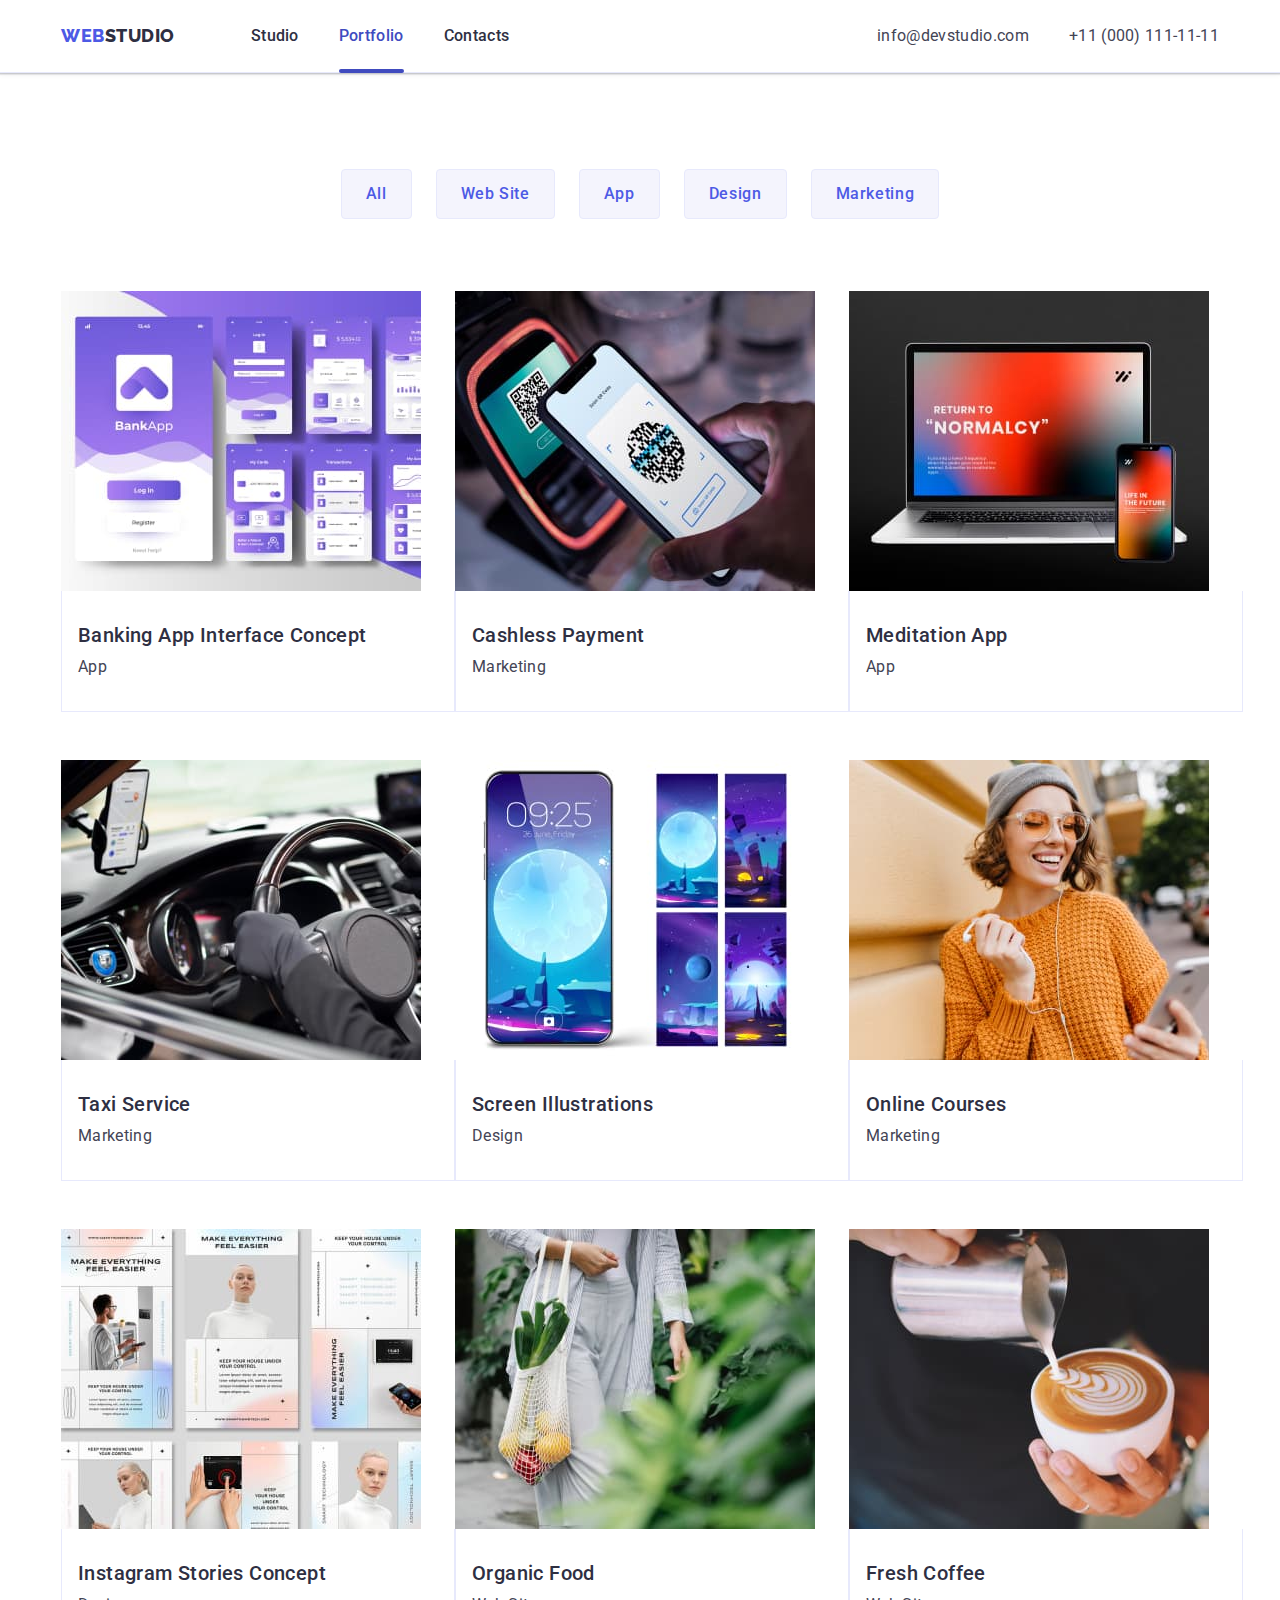
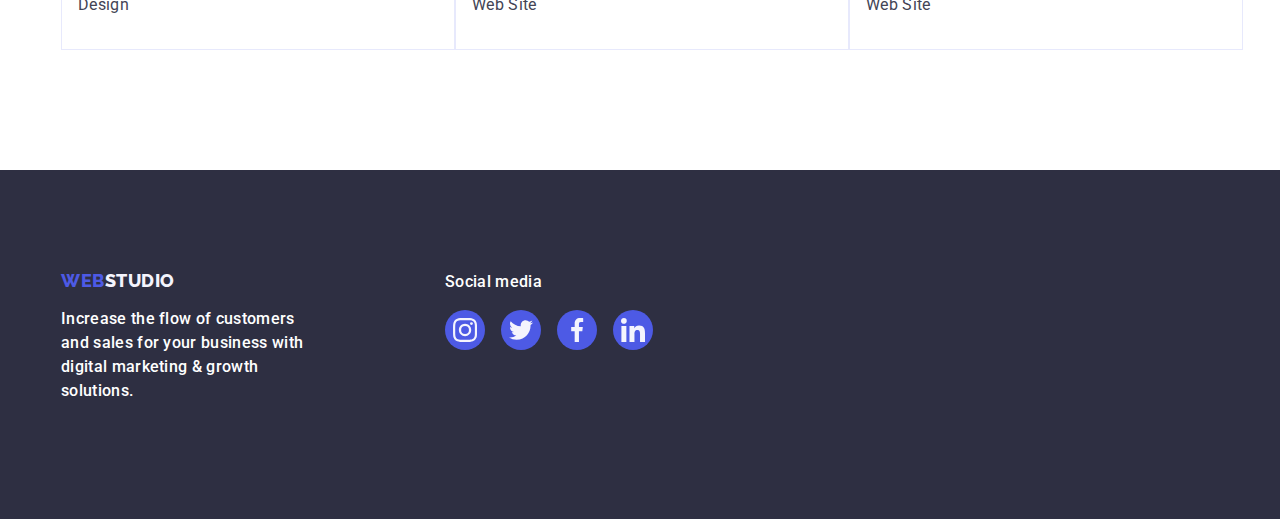
==== portfolio.html @ 22692fb8 "Initial commit" ====
<!DOCTYPE html>
<html lang="en">
  <head>
    <meta charset="utf-8" />
    <meta name="description" content="A company that develops web pages" />
    <title>Webstudio</title>
    <link rel="preconnect" href="https://fonts.googleapis.com" />
    <link rel="preconnect" href="https://fonts.gstatic.com" />
    <link
      href="https://fonts.googleapis.com/css2?family=Raleway:wght@800&family=Roboto:wght@400;500;700;900&display=swap"
      rel="stylesheet"
    />
    <link
      rel="stylesheet"
      href="https://cdnjs.cloudflare.com/ajax/libs/modern-normalize/2.0.0/modern-normalize.min.css"
      integrity="sha512-4xo8blKMVCiXpTaLzQSLSw3KFOVPWhm/TRtuPVc4WG6kUgjH6J03IBuG7JZPkcWMxJ5huwaBpOpnwYElP/m6wg=="
      crossorigin="anonymous"
      referrerpolicy="no-referrer"
    />
    <link rel="stylesheet" href="./css/style.css" />
  </head>
  <body>
    <header class="header">
      <div class="container-header container">
        <nav class="menu">
          <a class="logo link" href="./index.html"
            >Web<span class="logo-part-two">Studio</span></a
          >
          <ul class="list nav-list">
            <li class="nav-menu">
              <a class="link menu-list" href="./index.html">Studio</a>
            </li>
            <li class="nav-menu">
              <a class="link menu-list current" href="./portfolio.html"
                >Portfolio</a
              >
            </li>
            <li class="nav-menu">
              <a class="link menu-list" href="">Contacts</a>
            </li>
          </ul>
        </nav>
        <address class="connection">
          <ul class="list contacts-list">
            <li>
              <a class="contacts link" href="mailto:info@devstudio.com"
                >info@devstudio.com</a
              >
            </li>
            <li>
              <a class="contacts link" href="tel:+110001111111"
                >+11 (000) 111-11-11</a
              >
            </li>
          </ul>
        </address>
      </div>
    </header>
    <main>
      <section class="portfolio">
        <div class="container portfolio-container">
          <h1 class="visually-hidden">Potfolio</h1>
          <ul class="list portfolio-button-list">
            <li>
              <button type="button" class="portfolio-button">All</button>
            </li>
            <li>
              <button type="button" class="portfolio-button">Web Site</button>
            </li>
            <li>
              <button type="button" class="portfolio-button">App</button>
            </li>
            <li>
              <button type="button" class="portfolio-button">Design</button>
            </li>
            <li>
              <button type="button" class="portfolio-button">Marketing</button>
            </li>
          </ul>
          <ul class="list card-set-list card-examples-gap">
            <li class="card-examples card-set-item">
              <a class="link examples-link" href="#">
                <div class="portfolio-examples-box">
                  <img
                    class="portfolio-examples-img"
                    src="./images/portfolio/img1.jpg"
                    alt="Banking App Interface"
                    width="360"
                    height="300"
                  />
                  <p class="overlay overlay-text">
                    14 Stylish and User-Friendly App Design Concepts · Task
                    Manager App · Calorie Tracker App · Exotic Fruit Ecommerce
                    App · Cloud Storage App
                  </p>
                </div>
                <div class="examples-wrapper">
                  <h2 class="header-three">Banking App Interface Concept</h2>
                  <p class="subtle-text">App</p>
                </div>
              </a>
            </li>
            <li class="card-examples card-set-item">
              <a class="link examples-link" href="#">
                <div class="portfolio-examples-box">
                  <img
                    class="portfolio-examples-img"
                    src="./images/portfolio/img2.jpg"
                    alt="Phone and code reader"
                    width="360"
                    height="300"
                  />
                  <p class="overlay overlay-text">
                    14 Stylish and User-Friendly App Design Concepts · Task
                    Manager App · Calorie Tracker App · Exotic Fruit Ecommerce
                    App · Cloud Storage App
                  </p>
                </div>
                <div class="examples-wrapper">
                  <h2 class="header-three">Cashless Payment</h2>
                  <p class="subtle-text">Marketing</p>
                </div>
              </a>
            </li>
            <li class="card-examples card-set-item">
              <a class="link examples-link" href="#">
                <div class="portfolio-examples-box">
                  <img
                    class="portfolio-examples-img"
                    src="./images/portfolio/img3.jpg"
                    alt="Computer and phone"
                    width="360"
                    height="300"
                  />
                  <p class="overlay overlay-text">
                    14 Stylish and User-Friendly App Design Concepts · Task
                    Manager App · Calorie Tracker App · Exotic Fruit Ecommerce
                    App · Cloud Storage App
                  </p>
                </div>
                <div class="examples-wrapper">
                  <h2 class="header-three">Meditation App</h2>
                  <p class="subtle-text">App</p>
                </div>
              </a>
            </li>
            <li class="card-examples card-set-item">
              <a class="link examples-link" href="#">
                <div class="portfolio-examples-box">
                  <img
                    class="portfolio-examples-img"
                    src="./images/portfolio/img4.jpg"
                    alt="Steering wheel"
                    width="360"
                    height="300"
                  />
                  <p class="overlay overlay-text">
                    14 Stylish and User-Friendly App Design Concepts · Task
                    Manager App · Calorie Tracker App · Exotic Fruit Ecommerce
                    App · Cloud Storage App
                  </p>
                </div>
                <div class="examples-wrapper">
                  <h2 class="header-three">Taxi Service</h2>
                  <p class="subtle-text">Marketing</p>
                </div>
              </a>
            </li>
            <li class="card-examples card-set-item">
              <a class="link examples-link" href="#">
                <div class="portfolio-examples-box">
                  <img
                    class="portfolio-examples-img"
                    src="./images/portfolio/img5.jpg"
                    alt="Screen illustrations"
                    width="360"
                    height="300"
                  />
                  <p class="overlay overlay-text">
                    14 Stylish and User-Friendly App Design Concepts · Task
                    Manager App · Calorie Tracker App · Exotic Fruit Ecommerce
                    App · Cloud Storage App
                  </p>
                </div>
                <div class="examples-wrapper">
                  <h2 class="header-three">Screen Illustrations</h2>
                  <p class="subtle-text">Design</p>
                </div>
              </a>
            </li>
            <li class="card-examples card-set-item">
              <a class="link examples-link" href="#">
                <div class="portfolio-examples-box">
                  <img
                    class="portfolio-examples-img"
                    src="./images/portfolio/img6.jpg"
                    alt="Girl with phone"
                    width="360"
                    height="300"
                  />
                  <p class="overlay overlay-text">
                    14 Stylish and User-Friendly App Design Concepts · Task
                    Manager App · Calorie Tracker App · Exotic Fruit Ecommerce
                    App · Cloud Storage App
                  </p>
                </div>
                <div class="examples-wrapper">
                  <h2 class="header-three">Online Courses</h2>
                  <p class="subtle-text">Marketing</p>
                </div>
              </a>
            </li>
            <li class="card-examples card-set-item">
              <a class="link examples-link" href="#">
                <div class="portfolio-examples-box">
                  <img
                    class="portfolio-examples-img"
                    src="./images/portfolio/img7.jpg"
                    alt="Stories concept"
                    width="360"
                    height="300"
                  />
                  <p class="overlay overlay-text">
                    14 Stylish and User-Friendly App Design Concepts · Task
                    Manager App · Calorie Tracker App · Exotic Fruit Ecommerce
                    App · Cloud Storage App
                  </p>
                </div>
                <div class="examples-wrapper">
                  <h2 class="header-three">Instagram Stories Concept</h2>
                  <p class="subtle-text">Design</p>
                </div>
              </a>
            </li>
            <li class="card-examples card-set-item">
              <a class="link examples-link" href="#">
                <div class="portfolio-examples-box">
                  <img
                    class="portfolio-examples-img"
                    src="./images/portfolio/img8.jpg"
                    alt="Woman and fruits"
                    width="360"
                    height="300"
                  />
                  <p class="overlay overlay-text">
                    14 Stylish and User-Friendly App Design Concepts · Task
                    Manager App · Calorie Tracker App · Exotic Fruit Ecommerce
                    App · Cloud Storage App
                  </p>
                </div>
                <div class="examples-wrapper">
                  <h2 class="header-three">Organic Food</h2>
                  <p class="subtle-text">Web Site</p>
                </div>
              </a>
            </li>
            <li class="card-examples card-set-item">
              <a class="link examples-link" href="#">
                <div class="portfolio-examples-box">
                  <img
                    class="portfolio-examples-img"
                    src="./images/portfolio/img9.jpg"
                    alt="Cup of coffee"
                    width="360"
                    height="300"
                  />
                  <p class="overlay overlay-text">
                    14 Stylish and User-Friendly App Design Concepts · Task
                    Manager App · Calorie Tracker App · Exotic Fruit Ecommerce
                    App · Cloud Storage App
                  </p>
                </div>
                <div class="examples-wrapper">
                  <h2 class="header-three">Fresh Coffee</h2>
                  <p class="subtle-text">Web Site</p>
                </div>
              </a>
            </li>
          </ul>
        </div>
      </section>
    </main>
    <footer class="footer">
      <div class="container footer-item">
        <div class="footer-list">
          <a class="link logo footer-logo" href="./index.html"
            >Web<span class="logo-part-two">Studio</span></a
          >
          <p class="subtle-text">
            Increase the flow of customers and sales for your business with
            digital marketing & growth solutions.
          </p>
        </div>
        <div class="footer-list">
          <p class="subtle-text">Social media</p>
          <ul class="social-line-item">
            <li class="social-line-list">
              <a
                class="icons-footer-wrapper"
                href="https://www.instagram.com/"
                target="_blank"
              >
                <svg class="social-icons-footer-list" width="24" height="24">
                  <use href="./images/icons.svg#instagram"></use>
                </svg>
              </a>
            </li>
            <li class="social-line-list">
              <a
                class="icons-footer-wrapper"
                href="https://twitter.com/"
                target="_blank"
              >
                <svg class="social-icons-footer-list" width="24" height="24">
                  <use href="./images/icons.svg#twitter"></use>
                </svg>
              </a>
            </li>
            <li class="social-line-list">
              <a
                class="icons-footer-wrapper"
                href="https://www.facebook.com/"
                target="_blank"
              >
                <svg class="social-icons-footer-list" width="24" height="24">
                  <use href="./images/icons.svg#facebook"></use>
                </svg>
              </a>
            </li>
            <li class="social-line-list">
              <a
                class="icons-footer-wrapper"
                href="https://www.linkedin.com/"
                target="_blank"
              >
                <svg class="social-icons-footer-list" width="24" height="24">
                  <use href="./images/icons.svg#linkedin"></use>
                </svg>
              </a>
            </li>
          </ul>
        </div>
      </div>
    </footer>
  </body>
</html>
---- css/style.css ----
:root {
    --primary-brand: #4d5ae5;
    --text-color: #434455;
    --white: #ffffff;
    --subtle-text-color: #8e8f99;
    --modal-background: #fcfcfc;
    --navy-blue: #2e2f42;
    --slate: #434455;
    --cloud: #f4f4fd;
    --cornflower: #e7e9fc;
    --ocean: #404bbf;
    --lightslate: #8E8F99;
    --green: #31d0aa;

}

body {
    margin: 0;
    font-family: Roboto, sans-serif;
    color: var(--text-color);
    background-color: var(--white);

}


a {
    text-decoration: none;
}

ul {
    margin: 0;
    padding: 0;
    list-style-type: none;
}
h1,
h2,
h3,
h4,
h5,
h6,
p {
    margin: 0;
    padding: 0;
}
img {
    max-width: 100%;
    display: block;
    margin: 0;
}
.visually-hidden {
    position: absolute;
    width: 1px;
    height: 1px;
    margin: -1px;
    border: 0;
    padding: 0;
    white-space: nowrap;
    clip-path: inset(100%);
    clip: rect(0 0 0 0);
    overflow: hidden;
}

.logo {
    margin-right: 76px;
    color: var(--primary-brand);
    font-family: Raleway, sans-serif;
    font-size: 18px;
    font-style: normal;
    font-weight: 800;
    line-height: 1.17;
    letter-spacing: 0.03em;
    text-transform: uppercase;
}
.logo-part-two {
    color: var(--navy-blue);
    font-family: Raleway, sans-serif;
    font-size: 18px;
    font-style: normal;
    font-weight: 800;
    line-height: 1.17;
    letter-spacing: 0.03em;
    text-transform: uppercase;
}
.header {
    background-color: var(--white-background);
    border-bottom: 1px solid var(--cornflower);
    box-shadow: 0px 2px 1px rgba(46, 47, 66, 0.08), 0px 1px 1px rgba(46, 47, 66, 0.16), 0px 1px 6px rgba(46, 47, 66, 0.08);
}
.hero-header {
    margin: 0 auto;
    max-width: 496px;
    margin-bottom: 64px;
    font-size: 56px;
    line-height: 1.07;
    letter-spacing: 0.02em;
    text-align: center;
}
.background {
    background-color: var(--white);
}
.menu {
    display: flex;
    align-items: center;
    font-size: 16px;
    font-style: normal;
    font-weight: 500;
    line-height: 1.5;
    letter-spacing: 0.32px;
}
.menu-list {
    position: relative;
    display: block;
    padding-top: 24px;
    padding-bottom: 24px;
    color: var(--navy-blue);
    transition-property: color;
    transition-duration: 250ms;
    transition-timing-function: cubic-bezier(0.4, 0, 0.2, 1);
}
.menu-list::after {
    content: "";
    position: absolute;
    left: 0;
    bottom: -1px;
    display: block;
    width: 100%;
    height: 4px;
    border-radius: 2px;
}
.menu-list.current::after {
    background-color: var(--ocean);
}
.menu-list.current {
    color: var(--ocean);
}
.connection {
    font-style: normal;
}
.contacts {
    color: var(--slate);
    font-size: 16px;
    line-height: 1.5;
    letter-spacing: 0.32px;
    transition-property: color;
    transition-duration: 250ms;
    transition-timing-function: cubic-bezier(0.4, 0, 0.2, 1);
}
.contacts:hover,
.contacts:focus {
    color: var(--ocean)
}
.nav-list {
    display: flex;
    gap: 40px;
}
.contacts-list {
    display: flex;
    gap: 40px;
}
.container-header {
    display: flex;
    flex-wrap: wrap;
    justify-content: space-between;
    padding: 16px;
    align-items: center;
    align-content: center;
    position: relative;
}
.hero {
    max-width: 1440px;
    height: 600px;
    margin: 0 auto;
    background-color: var(--navy-blue);
    background-image: linear-gradient(rgba(46, 47, 66, 0.7),
            rgba(46, 47, 66, 0.7)), url(../images/bkg-hero.jpg);
    background-repeat: no-repeat;
    background-size: cover;
    background-position: 50% 50%;
    color: var(--white);
    text-align: center;
    font-size: 56px;
    font-style: normal;
    font-weight: 700;
    line-height: 1.07;
    letter-spacing: 1.12px;
    padding: 188px 0;
}
.button {
    font-family: "Roboto", sans-serif;
    background: var(--primary-brand);
    color: var(--white);
    font-size: 16px;
    font-style: normal;
    font-weight: 500;
    line-height: 1.5;
    letter-spacing: 0.64px;
    cursor: pointer;
    padding: 16px 32px;
    border-radius: 4px;
    box-shadow: 0px 4px 4px 0px rgba(0, 0, 0, 0.15);
    border: none;
    display: block;
    margin: 0 auto;
    min-height: 56px;
    min-width: 169px;
    transition-property: background-color;
    transition-duration: 250ms;
    transition-timing-function: cubic-bezier(0.4, 0, 0.2, 1);
}
.button:hover,
.button:focus {
    background-color: var(--ocean);
}
.header-three {
    margin-bottom: 8px;
    color: var(--navy-blue);
    font-size: 20px;
    font-style: normal;
    font-weight: 500;
    line-height: 1.2;
    letter-spacing: 0.02em;
}
.subtle-text {
    color: var(--slate);
    font-size: 16px;
    line-height: 1.5;
    letter-spacing: 0.02em;
}
.section-header {
    margin-bottom: 72px;
    color: var(--navy-blue);
    text-align: center;
    font-size: 36px;
    font-style: normal;
    font-weight: 700;
    line-height: 1.11;
    letter-spacing: 0.72px;
    text-transform: capitalize;
}
.container {
    max-width: 1158px;
    margin: 0 auto;
    padding: 0 15px;
}
.benefits {
    padding: 120px 0;
}
.benefits-list {
    display: flex;
    gap: 24px;
}
.benefits-list-item {
    flex-basis: calc((100% - 24px * 3) / 4);
}
.benefits-wrapper {
    display: flex;
    align-items: center;
    justify-content: center;
    width: 264px;
    height: 112px;
    border-radius: 4px;
    background: var(--cloud);
    margin-bottom: 8px;
}
.examples {
    padding: 120px 0;
}
.team-card {
    background-color: var(--cloud);
    padding: 120px 0;
}
.tc-name {
    margin-bottom: 8px;
    color: var(--navy-blue);
    font-family: Roboto;
    font-size: 20px;
    font-style: normal;
    font-weight: 500;
    line-height: 1.2;
    letter-spacing: 0.4px;
}
.team-list {
    text-align: center;
    width: 264px;
    background-color: var(--white);
    border-radius: 0px 0px 4px 4px;
    box-shadow: 0px 2px 1px 0px rgba(46, 47, 66, 0.08), 0px 1px 1px 0px rgba(46, 47, 66, 0.16), 0px 1px 6px 0px rgba(46, 47, 66, 0.08);
}
.card-set-item-team {
    flex-basis: calc((100% - 24px * 3) / 4);
}
.tc-wrapper {
    padding-top: 32px;
    padding-bottom: 32px;
}
.social-icons-team-item {
    display: flex;
    flex-wrap: nowrap;
    gap: 24px;
    justify-content: center;
    align-items: center;
    margin-top: 8px;
}
.social-icons-tc-list {
    width: 40px;
    height: 40px;
}
.icons-tc-wrapper {
    display: flex;
    align-items: center;
    justify-content: center;
    width: 100%;
    height: 100%;
    border-radius: 50%;
    background-color: var(--primary-brand);
    fill: var(--cloud);
    transition-property: background-color;
    transition-duration: 250ms;
    transition-timing-function: cubic-bezier(0.4, 0, 0.2, 1);
}
.icons-tc-wrapper:hover,
.icons-tc-wrapper:focus {
    background-color: var(--ocean);
}
.customers {
    padding: 120px 0;
}
.customers-clients-item {
    display: flex;
    flex-wrap: nowrap;
    gap: 24px;
}
.customers-clients-list {
    width: calc((100% - 24px * 5)/6);
}
.customers-wrapper-icon {
    display: flex;
    align-items: center;
    justify-content: center;
    height: 88px;
    border-radius: 4px;
    border: 1px solid var(--lightslate);
    color: var(--lightslate);
    transition-property: color, border-color;
    transition-duration: 250ms;
    transition-timing-function: cubic-bezier(0.4, 0, 0.2, 1);
}
.customers-list-icon {
    fill: currentColor;
    margin: 0;
}
.customers-wrapper-icon:hover,
.customers-wrapper-icon:focus {
    color: var(--ocean);
    border: 1px solid var(--ocean);
}
.footer .logo-part-two {
    color: var(--cloud);
}

.footer{
    background-color: var(--navy-blue);
    padding: 100px 0;
}
.footer-logo {
    display: inline-block;
    margin-bottom: 16px;
}
.footer .subtle-text {
    font-weight: 500;
    color: var(--white);
    margin-bottom: 16px;
    width: 264px;
}
.footer-item {
    display: flex;
    flex-wrap: nowrap;
    align-items: baseline;

}
.footer-list {
    margin-right: 120px;
}
.social-line-item {
    display: flex;
    gap: 16px;
    margin-top: 16px;
}
.social-line-list {
    width: 40px;
    height: 40px;
}
.icons-footer-wrapper {
    display: flex;
    align-items: center;
    justify-content: center;
    width: 100%;
    height: 100%;
    border-radius: 50%;
    background-color: var(--primary-brand);
    fill: var(--cloud);
    transition-property: background-color;
    transition-duration: 250ms;
    transition-timing-function: cubic-bezier(0.4, 0, 0.2, 1);
}
.icons-footer-wrapper:hover,
.icons-footer-wrapper:focus {
    background-color: var(--green);
}
.portfolio {
    padding-top: 96px;
    padding-bottom: 120px;
}
.portfolio-button-list {
    display: flex;
    gap: 24px;
    justify-content: center;
    margin-bottom: 72px;
}
.portfolio-button {
    font-family: Roboto, sans-serif;
    color: var(--primary-brand);
    text-align: center;
    font-size: 16px;
    font-style: normal;
    font-weight: 500;
    line-height: 1.5;
    letter-spacing: 0.64px;
    background: var(--cloud);
    cursor: pointer;
    border-radius: 4px;
    border: 1px solid var(--cornflower, #E7E9FC);
    padding: 12px 24px;
    transition: color 250ms cubic-bezier(0.4, 0, 0.2, 1),
        background-color 250ms cubic-bezier(0.4, 0, 0.2, 1),
        border-color 250ms cubic-bezier(0.4, 0, 0.2, 1),
        box-shadow 250ms cubic-bezier(0.4, 0, 0.2, 1);
}
.portfolio-button:hover,
.portfolio-button:focus {
    background: var(--ocean);
    color: var(--white);
    border-radius: 4px;
    padding: 12px 24px;
    border: 1px solid transparent;
    box-shadow: 0px 2px 2px 0px rgba(0, 0, 0, 0.12), 0px 2px 1px 0px rgba(0, 0, 0, 0.08), 0px 3px 1px 0px rgba(0, 0, 0, 0.10);
}
.list {
    list-style: none;
}
.link {
    text-decoration: none;
}
.card-examples {
    width: 360px;
}
.examples-link {
    display: block;
    transition-property: box-shadow;
    transition-duration: 250ms;
    transition-timing-function: cubic-bezier(0.4, 0, 0.2, 1);
} 
.examples-link:hover,
.examples-link:focus {
    box-shadow: 0px 2px 1px 0px rgba(46, 47, 66, 0.08), 0px 1px 1px 0px rgba(46, 47, 66, 0.16), 0px 1px 6px 0px rgba(46, 47, 66, 0.08);
}
.examples-wrapper {
width: 360px;
padding: 32px 16px;
border: 1px solid var(--cornflower);
border-top: none;
}

.card-set-list {
    display: flex;
    flex-wrap: wrap;
    column-gap: 24px;
}
.card-set-gap {
    gap: 24px;
}
.card-set-item {
    flex-basis: calc((100% - 24px * 2) / 3);
}
.card-examples-gap {
    row-gap: 48px;
}
.portfolio-examples-box {
    position: relative;
    overflow: hidden;
}
.portfolio-examples-img {

}
.overlay {
    position: absolute;
    top: 0;
    left: 0;
    display: flex;
    padding: 40px 32px;
    transform: translateY(100%);
    transition-property: transform;
    transition-duration: 250ms;
    transition-timing-function: cubic-bezier(0.4, 0, 0.2, 1);
    transition-delay: 0s;
    width: 100%;
    height: 100%;
    background-color: var(--primary-brand);
}
.overlay-text {
    color: var(--cloud);
    font-size: 16px;
    font-weight: 400;
    line-height: 1.5;
    letter-spacing: 0.02em;
}
.examples-link:hover .overlay,
.examples-link:focus .overlay {
    transform: translateY(0);
}

/* Modal window */
.backdrop {
    position: fixed;
    top: 0;
    left: 0;
    width: 100%;
    height: 100%;
    background-color: rgba(46, 47, 66, 0.40);
}
.backdrop.is-hidden {
    opacity: 0;
    pointer-events: none;
    visibility: hidden;
    transition-property: opacity, visibility;
    transition-duration: 250ms;
    transition-timing-function: cubic-bezier(0.4, 0, 0.2, 1);
}
.modal {
    position: absolute;
    top: 50%;
    left: 50%;
    transform: translate(-50%, -50%);
    transition-property: transform;
    transition-duration: 250ms;
    transition-timing-function: cubic-bezier(0.4, 0, 0.2, 1);

    
    width: 408px;
    min-height: 584px;
    border-radius: 4px;
    background: var(--modal-background);
    box-shadow: 0px 2px 1px 0px rgba(0, 0, 0, 0.20), 0px 1px 3px 0px rgba(0, 0, 0, 0.12), 0px 1px 1px 0px rgba(0, 0, 0, 0.14);
}
.modal-button {
    width: 24px;
    height: 24px;
    padding: 0;
    border-radius: 50%;
    border: 1px solid rgba(0, 0, 0, 0.10);
    background-color: var(--cornflower);
    cursor: pointer;
    display: flex;
    align-items: center;
    justify-content: center;

    position: absolute;
    top: 24px;
    right: 24px;
    transition-property: background-color, border;
    transition-duration: 250ms;
    transition-timing-function: cubic-bezier(0.4, 0, 0.2, 1);
}

.modal-button:hover,
.modal-button:focus {
    background-color: var(--ocean);
    border: none;
}
.button-modal-icon {
    fill: var(--navy-blue);
    transition-property: fill;
    transition-duration: 250ms;
    transition-timing-function: cubic-bezier(0.4, 0, 0.2, 1);
}
.modal-button:hover .button-modal-icon,
.modal-button:focus .button-modal-icon {
    fill: var(--white);
}
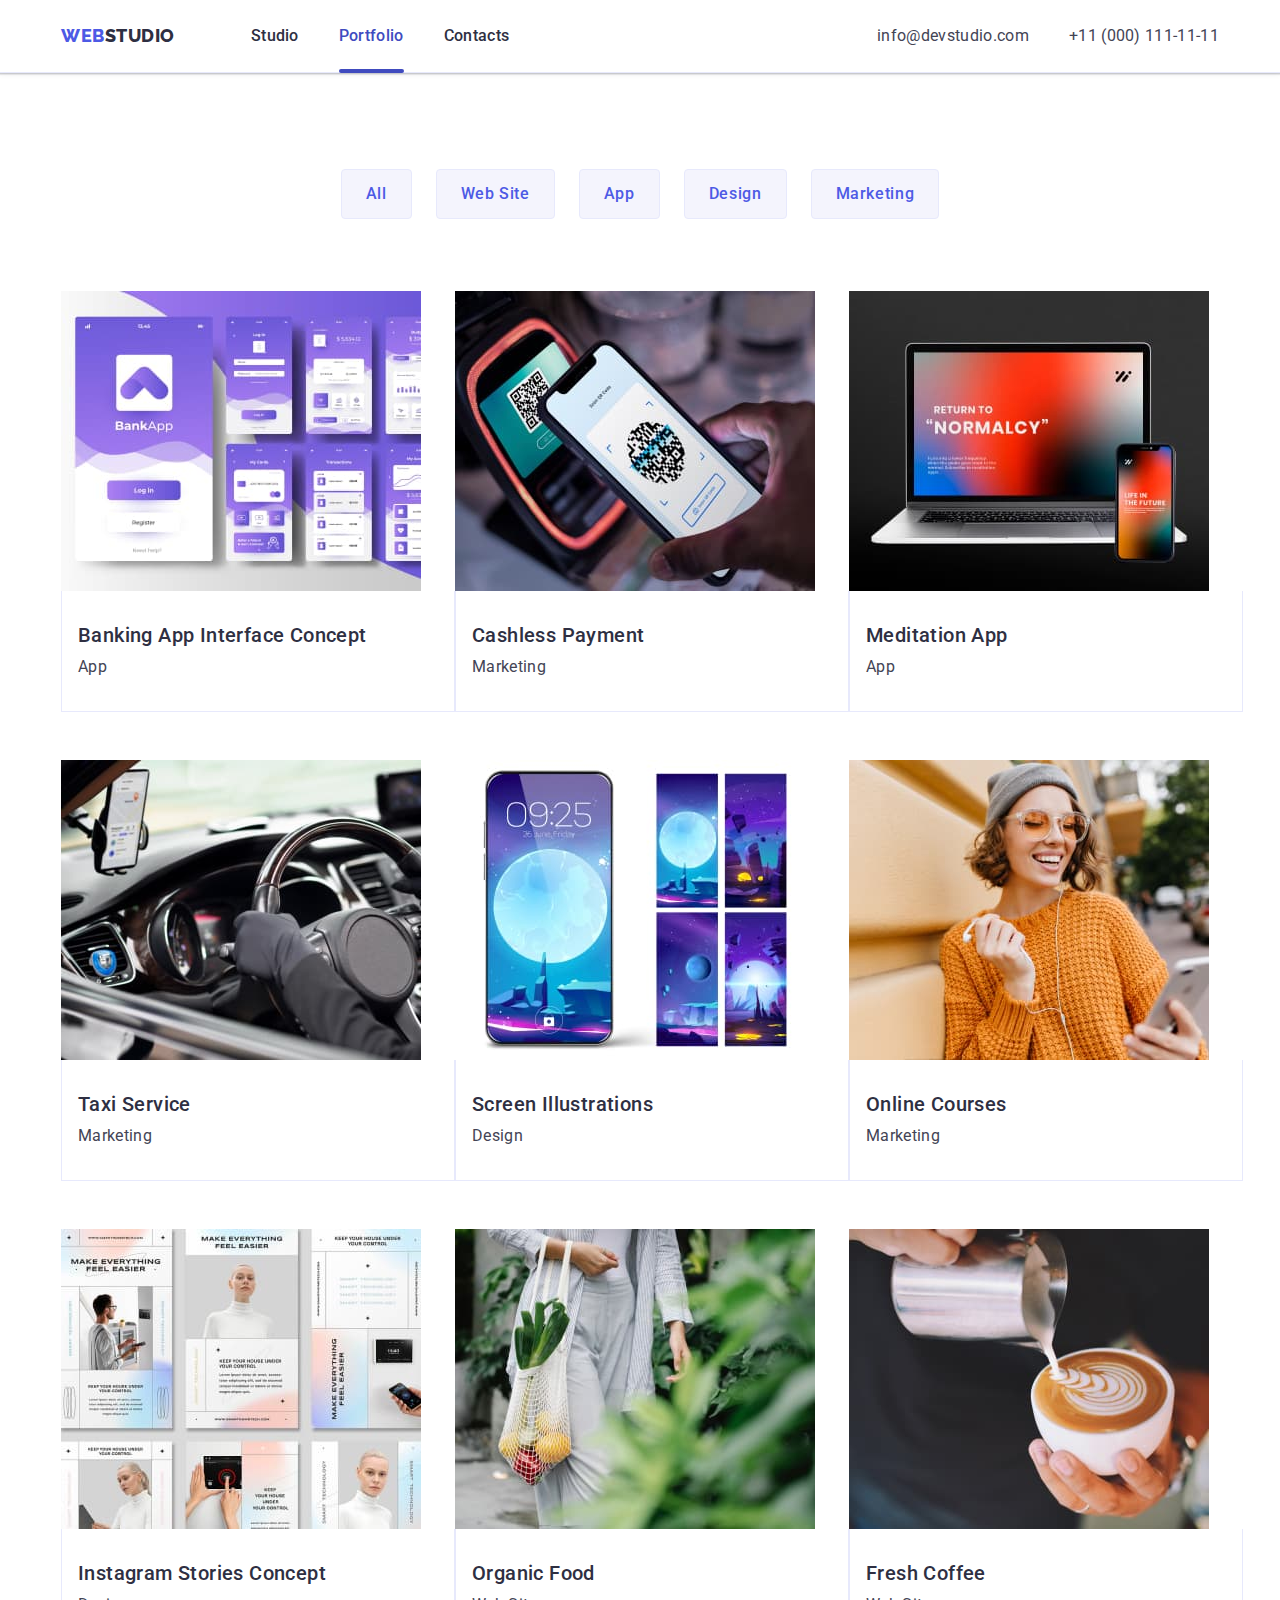
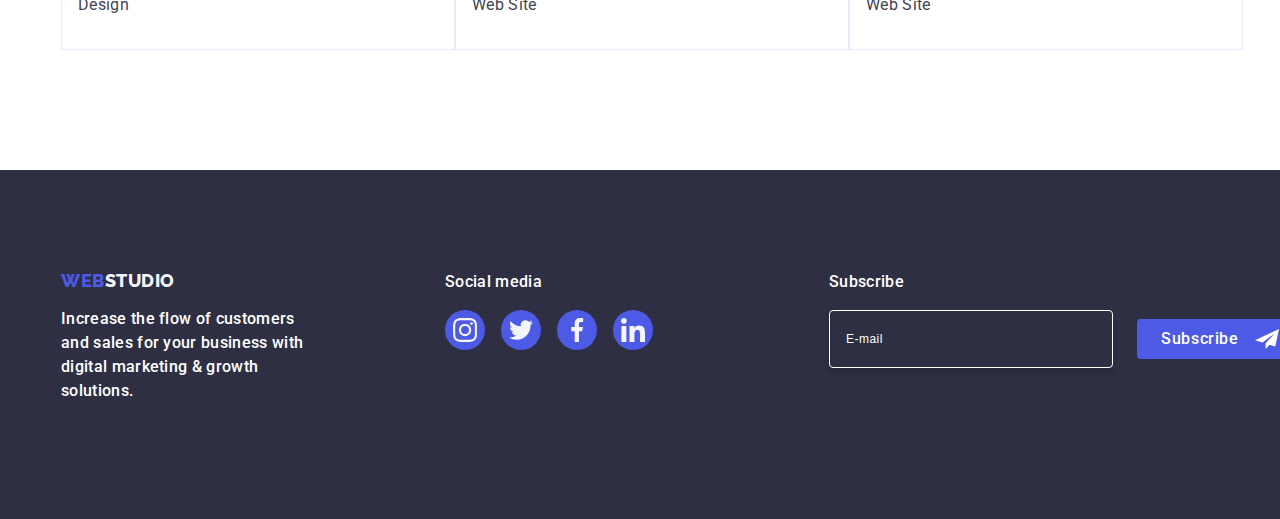
==== commit 21555f69: "hmw-part-2" ====
--- a/portfolio.html
+++ b/portfolio.html
@@ -340,6 +340,22 @@
             </li>
           </ul>
         </div>
+        <div class="footer-list">
+          <p class="subtle-text">Subscribe</p>
+          <form class="footer-form-item">
+            <input
+              class="form-input-footer footer-form-list"
+              type="email"
+              placeholder="E-mail"
+            />
+            <button class="button-footer footer-form-list">
+              Subscribe
+              <svg class="button-icons-footer" width="24" height="24">
+                <use href="./images/icons.svg#icon-footer-btn"></use>
+              </svg>
+            </button>
+          </form>
+        </div>
       </div>
     </footer>
   </body>
--- a/css/style.css
+++ b/css/style.css
@@ -262,9 +262,7 @@
     background: var(--cloud);
     margin-bottom: 8px;
 }
-.examples {
-    padding: 120px 0;
-}
+
 .team-card {
     background-color: var(--cloud);
     padding: 120px 0;
@@ -406,6 +404,66 @@
 .icons-footer-wrapper:hover,
 .icons-footer-wrapper:focus {
     background-color: var(--green);
+}
+.footer-form-item {
+    display: flex;
+    align-items: center;
+    justify-content: center;
+    gap: 24px;
+}
+.form-input-footer {
+    min-width: 264px;
+    min-height: 40px;
+    background-color: var(--navy-blue);
+    border-radius: 4px;
+    border: 1px solid var(--white);
+    box-shadow: 0px 4px 4px 0px rgba(0, 0, 0, 0.15);
+    color: var(--white);
+    font-size: 12px;
+    font-style: normal;
+    font-weight: 400;
+    line-height: 2.0;
+    letter-spacing: 0.48px;
+    padding-top: 8px;
+    padding-bottom: 8px;
+    padding-left: 16px;
+}
+.form-input-footer::placeholder {
+    color: var(--white);
+    font-size: 12px;
+    font-style: normal;
+    font-weight: 400;
+    line-height: 2.0;
+    letter-spacing: 0.48px;
+}
+.button-footer {
+    display: inline-flex;
+    align-items: center;
+    justify-content: center;
+    gap: 16px;
+    font-family: "Roboto", sans-serif;
+    font-size: 16px;
+    font-style: normal;
+    font-weight: 500;
+    line-height: 1.5;
+    letter-spacing: 0.64px;
+    padding: 8px 24px;
+    color: var(--white);
+    fill: var(--white);    
+    border: none;
+    border-radius: 4px;
+    background: var(--primary-brand);
+    cursor: pointer;
+    transition-property: background-color;
+    transition-duration: 250ms;
+    transition-timing-function: cubic-bezier(0.4, 0, 0.2, 1);
+    }
+.button-icons-footer{
+    fill: currentColor;
+}
+.button-footer:hover,
+.button-footer:focus {
+    background-color: var(--ocean);
 }
 .portfolio {
     padding-top: 96px;
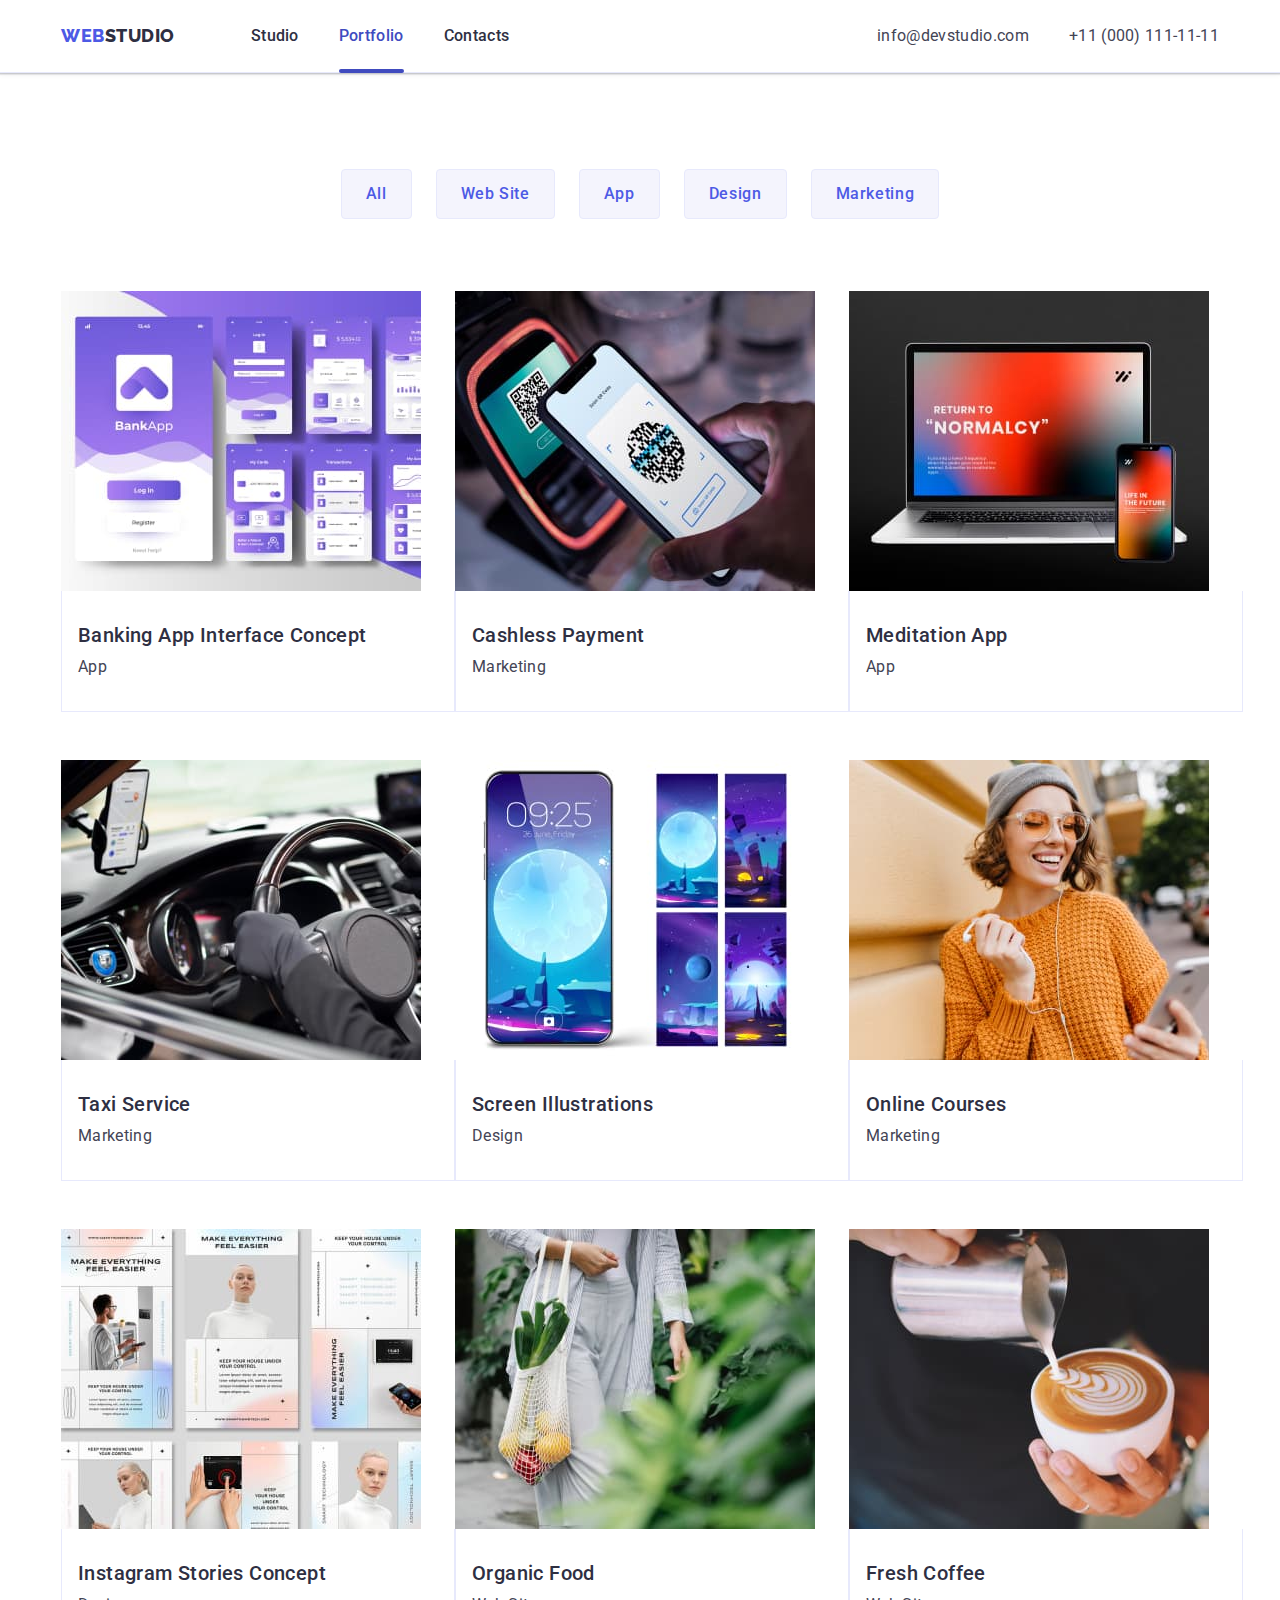
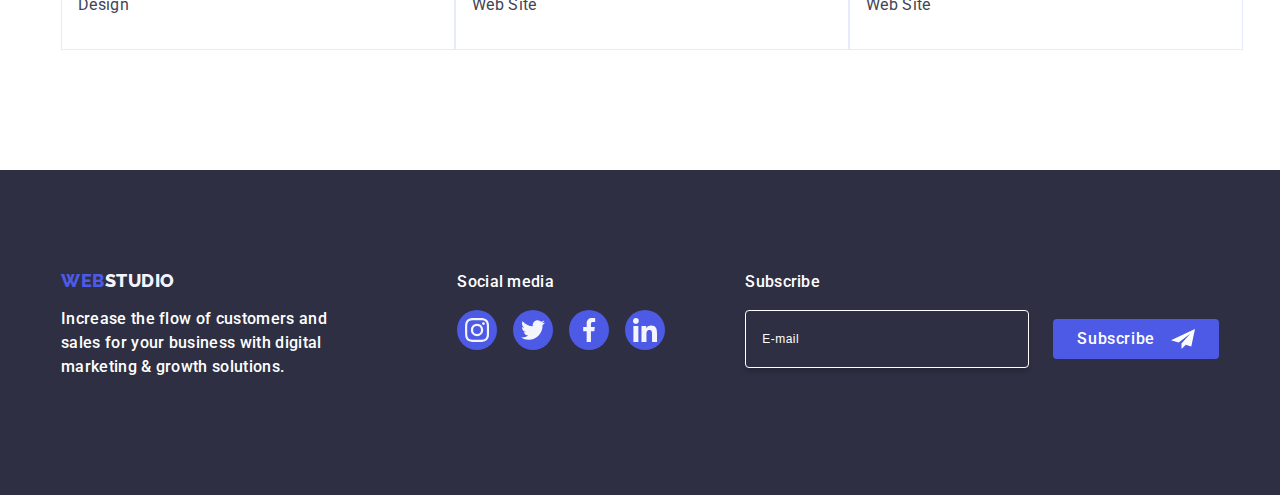
==== commit f2a41940: "hmw-part-3" ====
--- a/portfolio.html
+++ b/portfolio.html
@@ -282,7 +282,7 @@
     </main>
     <footer class="footer">
       <div class="container footer-item">
-        <div class="footer-list">
+        <div class="footer-section-first">
           <a class="link logo footer-logo" href="./index.html"
             >Web<span class="logo-part-two">Studio</span></a
           >
@@ -291,7 +291,7 @@
             digital marketing & growth solutions.
           </p>
         </div>
-        <div class="footer-list">
+        <div class="footer-section-second">
           <p class="subtle-text">Social media</p>
           <ul class="social-line-item">
             <li class="social-line-list">
@@ -340,12 +340,13 @@
             </li>
           </ul>
         </div>
-        <div class="footer-list">
+        <div class="footer-section-third">
           <p class="subtle-text">Subscribe</p>
           <form class="footer-form-item">
             <input
               class="form-input-footer footer-form-list"
               type="email"
+              name="subscribe_form"
               placeholder="E-mail"
             />
             <button class="button-footer footer-form-list">
--- a/css/style.css
+++ b/css/style.css
@@ -368,7 +368,6 @@
     font-weight: 500;
     color: var(--white);
     margin-bottom: 16px;
-    width: 264px;
 }
 .footer-item {
     display: flex;
@@ -376,7 +375,7 @@
     align-items: baseline;
 
 }
-.footer-list {
+.footer-section-first {
     margin-right: 120px;
 }
 .social-line-item {
@@ -405,6 +404,12 @@
 .icons-footer-wrapper:focus {
     background-color: var(--green);
 }
+.footer-section-second {
+    margin-right: 80px;
+}
+.footer-section-third {
+    margin: 0 auto;
+}
 .footer-form-item {
     display: flex;
     align-items: center;
@@ -412,9 +417,9 @@
     gap: 24px;
 }
 .form-input-footer {
-    min-width: 264px;
-    min-height: 40px;
-    background-color: var(--navy-blue);
+    width: 264px;
+    height: 40px;
+    background-color: transparent;
     border-radius: 4px;
     border: 1px solid var(--white);
     box-shadow: 0px 4px 4px 0px rgba(0, 0, 0, 0.15);
@@ -427,20 +432,20 @@
     padding-top: 8px;
     padding-bottom: 8px;
     padding-left: 16px;
+    outline: transparent;
+    transition: border-color 250ms cubic-bezier(0.4, 0, 0.2, 1);
+}
+.form-input-footer:focus {
+    border-color: var(--primary-brand);
 }
 .form-input-footer::placeholder {
-    color: var(--white);
-    font-size: 12px;
-    font-style: normal;
-    font-weight: 400;
-    line-height: 2.0;
-    letter-spacing: 0.48px;
+    color: var(--white);    
 }
 .button-footer {
     display: inline-flex;
     align-items: center;
     justify-content: center;
-    gap: 16px;
+    /*gap: 16px;*/
     font-family: "Roboto", sans-serif;
     font-size: 16px;
     font-style: normal;
@@ -460,6 +465,7 @@
     }
 .button-icons-footer{
     fill: currentColor;
+    margin-left: 16px;
 }
 .button-footer:hover,
 .button-footer:focus {
@@ -645,7 +651,30 @@
 .modal-button:focus .button-modal-icon {
     fill: var(--white);
 }
-
-
-
-
+.modal-form-button {
+    font-family: "Roboto", sans-serif;
+    background: var(--primary-brand);
+    color: var(--white);
+    font-size: 16px;
+    font-style: normal;
+    font-weight: 500;
+    line-height: 1.5;
+    letter-spacing: 0.64px;
+    cursor: pointer;
+    padding: 16px 32px;
+    border-radius: 4px;
+    box-shadow: 0px 4px 4px 0px rgba(0, 0, 0, 0.15);
+    border: none;
+    display: block;
+    margin: 0 auto;
+    min-height: 24px;
+    min-width: 105px;
+    transition: backgrond-color 250ms cubic-bezier(0.4, 0, 0.2, 1);
+}
+.modal-form-button:hover,
+.modal-form-button:focus {
+    background-color: var(--ocean);
+}
+
+
+
